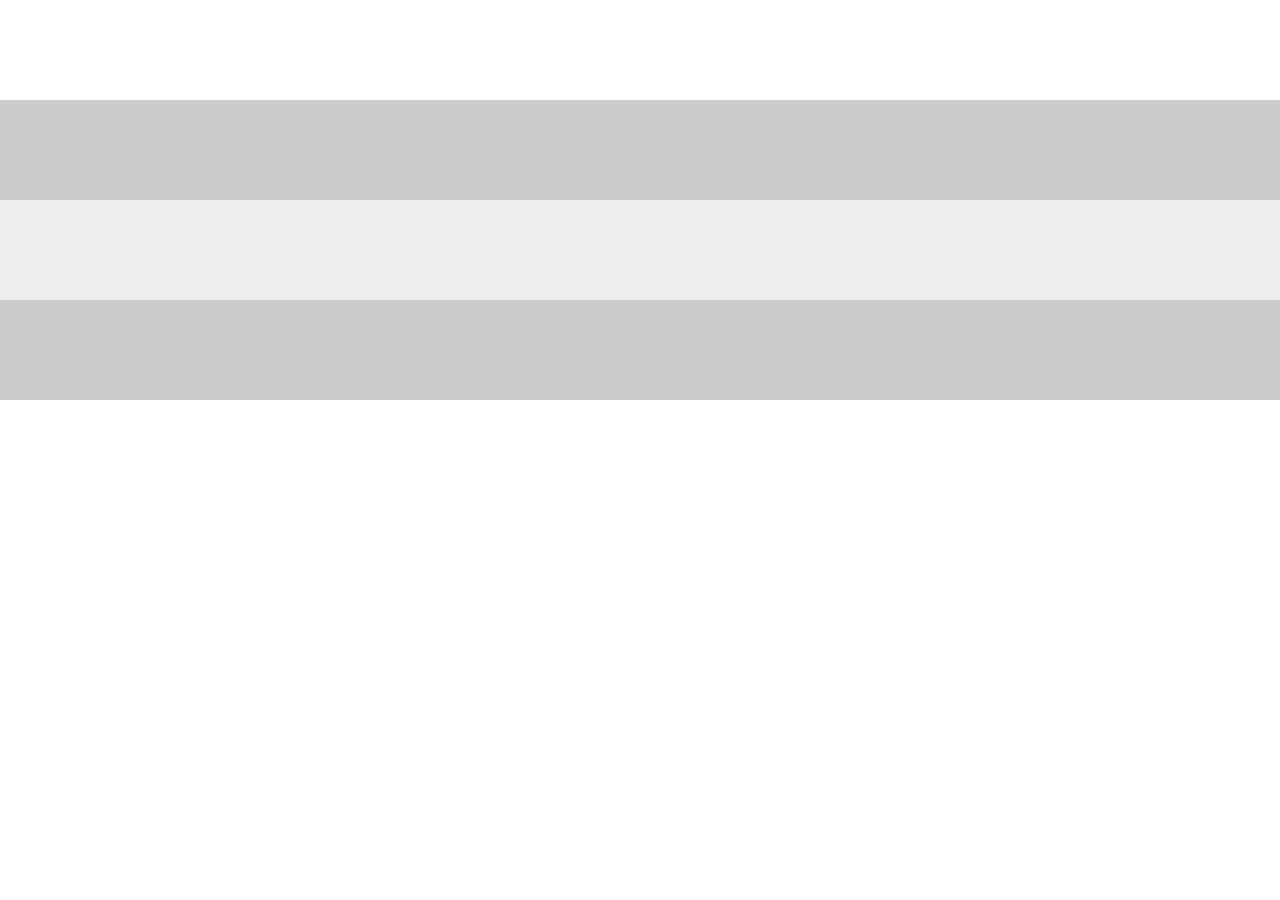
==== index.html @ 66121fe1 "first commit" ====
<!DOCTYPE html>
<html lang="en">

<head>
    <meta charset="UTF-8">
    <meta name="viewport" content="width=device-width, initial-scale=1.0">
    <title>Document</title>

    <link rel="preconnect" href="https://fonts.googleapis.com">
<link rel="preconnect" href="https://fonts.gstatic.com" crossorigin>
<link href="https://fonts.googleapis.com/css2?family=Montserrat:ital,wght@0,100..900;1,100..900&display=swap" rel="stylesheet">

    <link rel="stylesheet" href="CSS/normalize.css">
    <link rel="stylesheet" href="CSS/layout.css">
    <link rel="stylesheet" href="CSS/style.css">
</head>

<body>
    <nav>

    </nav>
    <header>
        <div class="inside">


        </div>
    </header>
    <section id="s1">
        <div class="inside">


        </div>
    </section>
    <section id="s2">
        <div class="inside">


        </div>
    </section>
    <section id="s3">
        <div class="inside">


        </div>
    </section>
    <footer>
        <div class="inside">


        </div>
    </footer>
</body>

</html>
---- CSS/layout.css ----
header, section, footer{
    min-height: 100px;
}

section:nth-of-type(odd) {
    background-color: #ccc;

}

section:nth-of-type(even) {
    background-color: #eee;
}
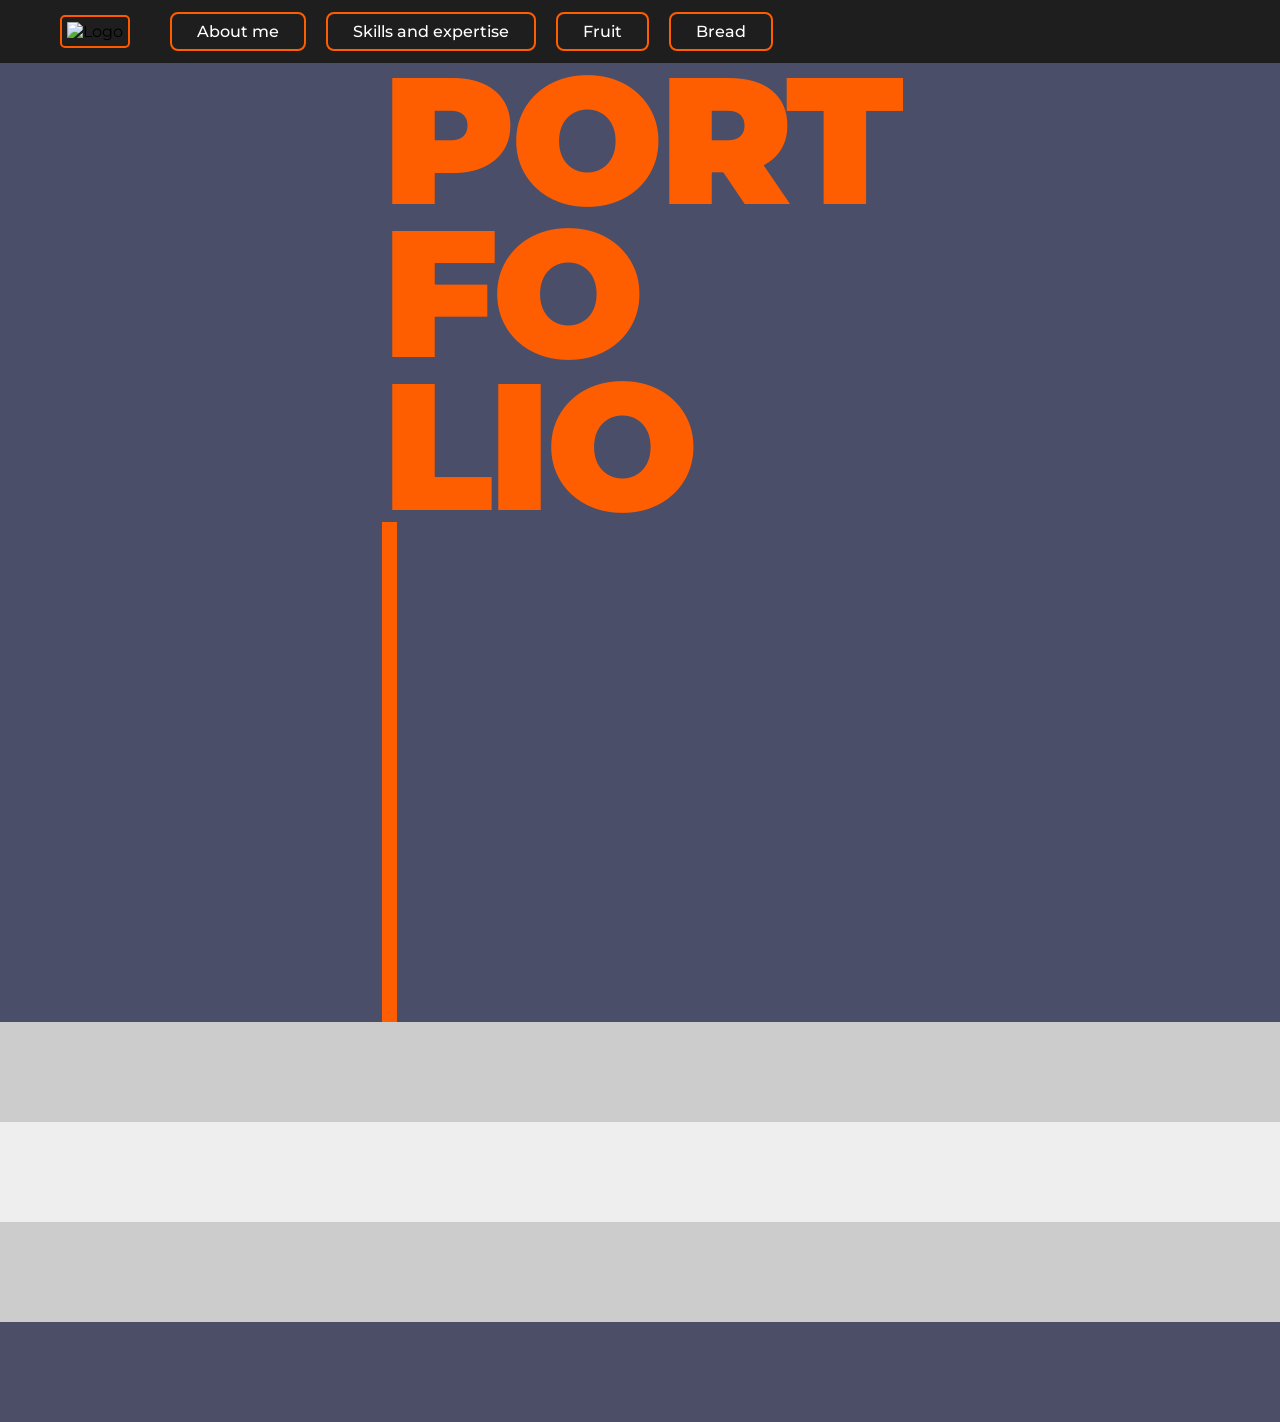
==== commit 2e8bfc6b: "додав стайл" ====
--- a/index.html
+++ b/index.html
@@ -17,12 +17,22 @@
 
 <body>
     <nav>
-
+        <div class="inside nav-container">
+            <div class="logo">
+                <img src="path-to-your-logo.png" alt="Logo">
+            </div>
+            <ul class="nav-links">
+                <li><a href="#">About me</a></li>
+                <li><a href="#">Skills and expertise</a></li>
+                <li><a href="#">Fruit</a></li>
+                <li><a href="#">Bread</a></li>
+            </ul>
+        </div>
     </nav>
     <header>
         <div class="inside">
-
-
+            <h1 class="hero-title">PORT<br>FO<br>LIO</h1>
+            <div class="orange-line"></div>
         </div>
     </header>
     <section id="s1">
--- a/CSS/style.css
+++ b/CSS/style.css
@@ -0,0 +1,85 @@
+body {
+    font-family: 'Montserrat', sans-serif;
+    margin: 0;
+    background-color: #4C4E67;
+}
+
+.inside {
+    max-width: 1200px;
+    margin: 0 auto;
+    padding: 0 20px;
+}
+
+
+nav {
+    background-color: #1E1E1E;
+    padding: 15px 0;
+}
+
+.nav-container {
+    display: flex;
+    align-items: center;
+    gap: 40px;
+}
+
+.logo img {
+    height: 40px;
+    border: 2px solid #FF5900;
+    padding: 5px;
+    border-radius: 5px;
+}
+
+.nav-links {
+    display: flex;
+    list-style: none;
+    gap: 20px;
+    margin: 0;
+    padding: 0;
+    font-family: "Alexanria", ;
+}
+
+.nav-links a {
+    text-decoration: none;
+    color: white;
+    border: 2px solid #ff5e00;
+    padding: 8px 25px;
+    border-radius: 8px;
+    font-weight: 500;
+    transition: 0.3s;
+}
+
+.nav-links a:hover {
+    background-color: #ff5e00;
+}
+
+header {
+    background-color: #4a4e69;
+    min-height: 80vh;
+    display: flex;
+    align-items: center;
+    position: relative;
+    overflow: hidden;
+}
+
+.header-content {
+    display: flex;
+    justify-content: space-between;
+    align-items: center;
+    width: 100%;
+}
+
+.hero-title {
+    color: #ff5e00;
+    font-size: 180px;
+    font-weight: 900;
+    line-height: 0.85;
+    margin: 0;
+    text-transform: uppercase;
+    letter-spacing: -5px;
+}
+
+.orange-line {
+    width: 15px;
+    height: 500px;
+    background-color: #ff5e00;
+}
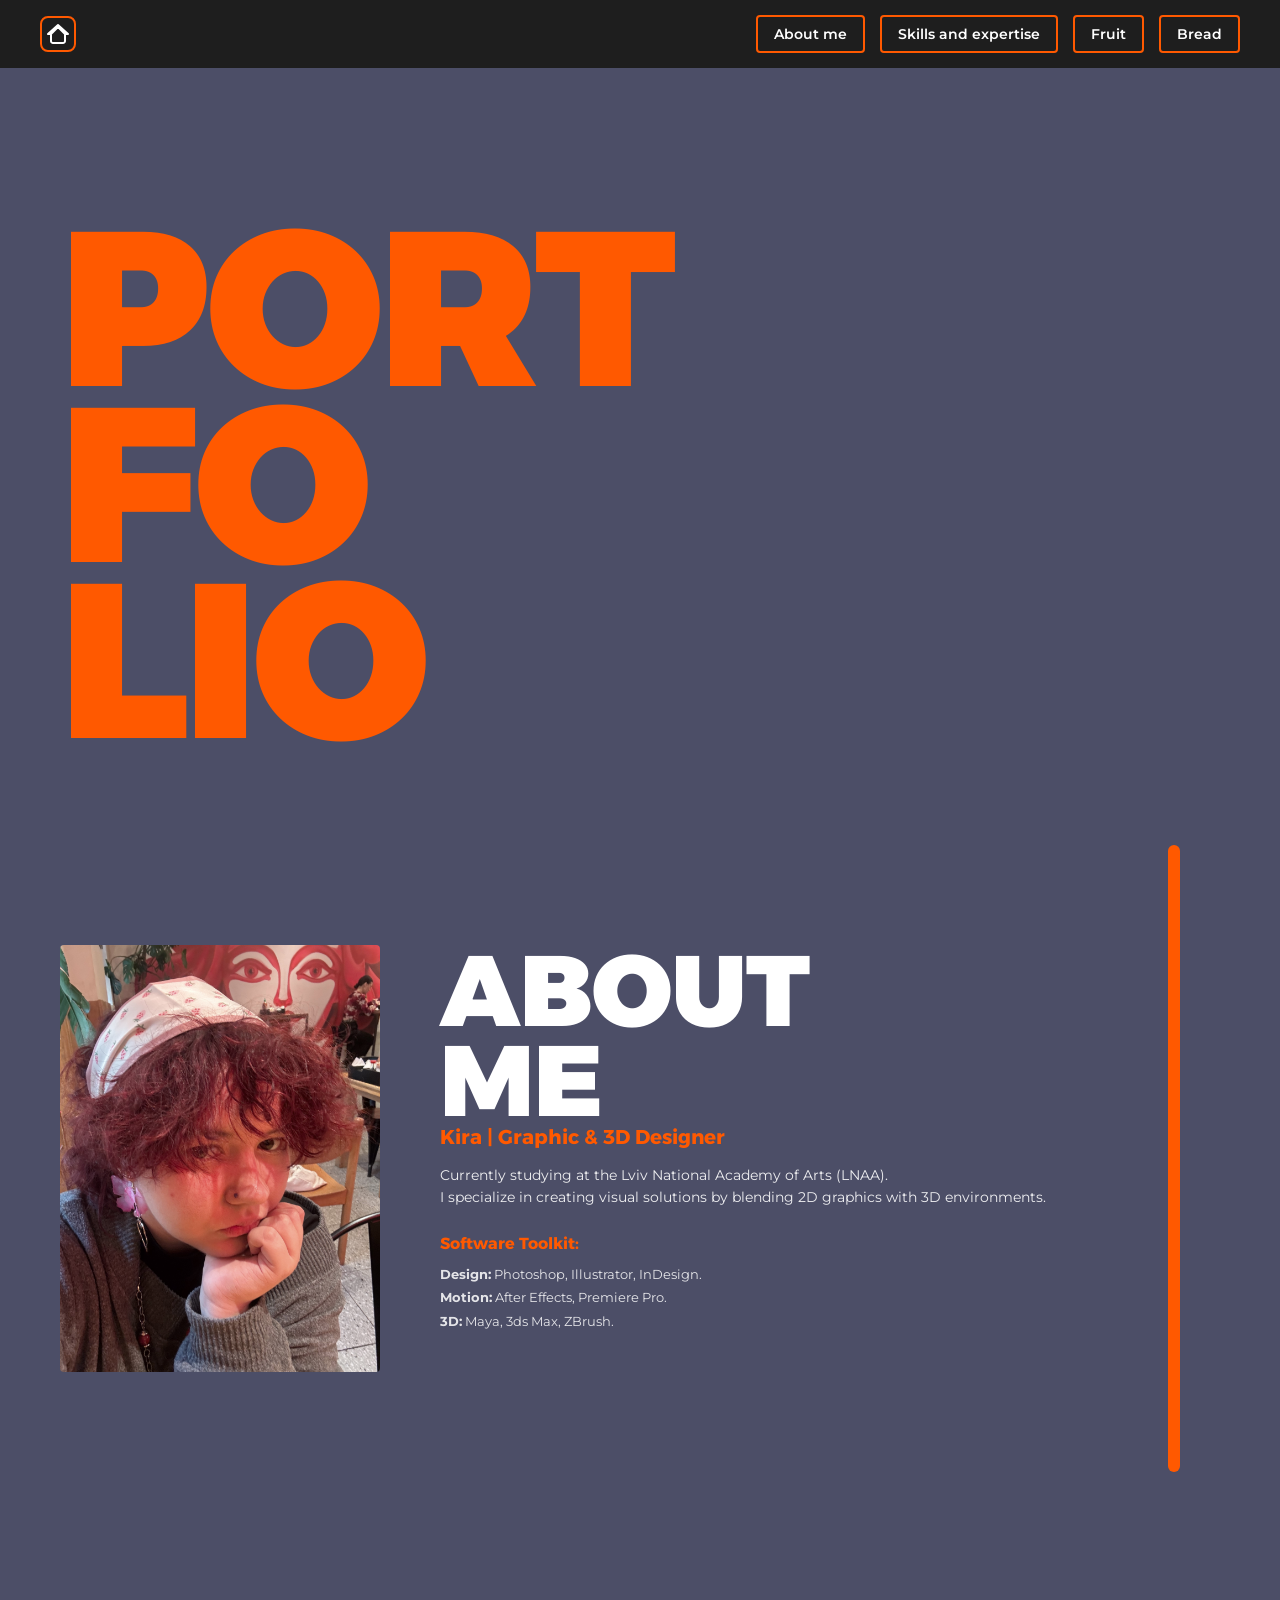
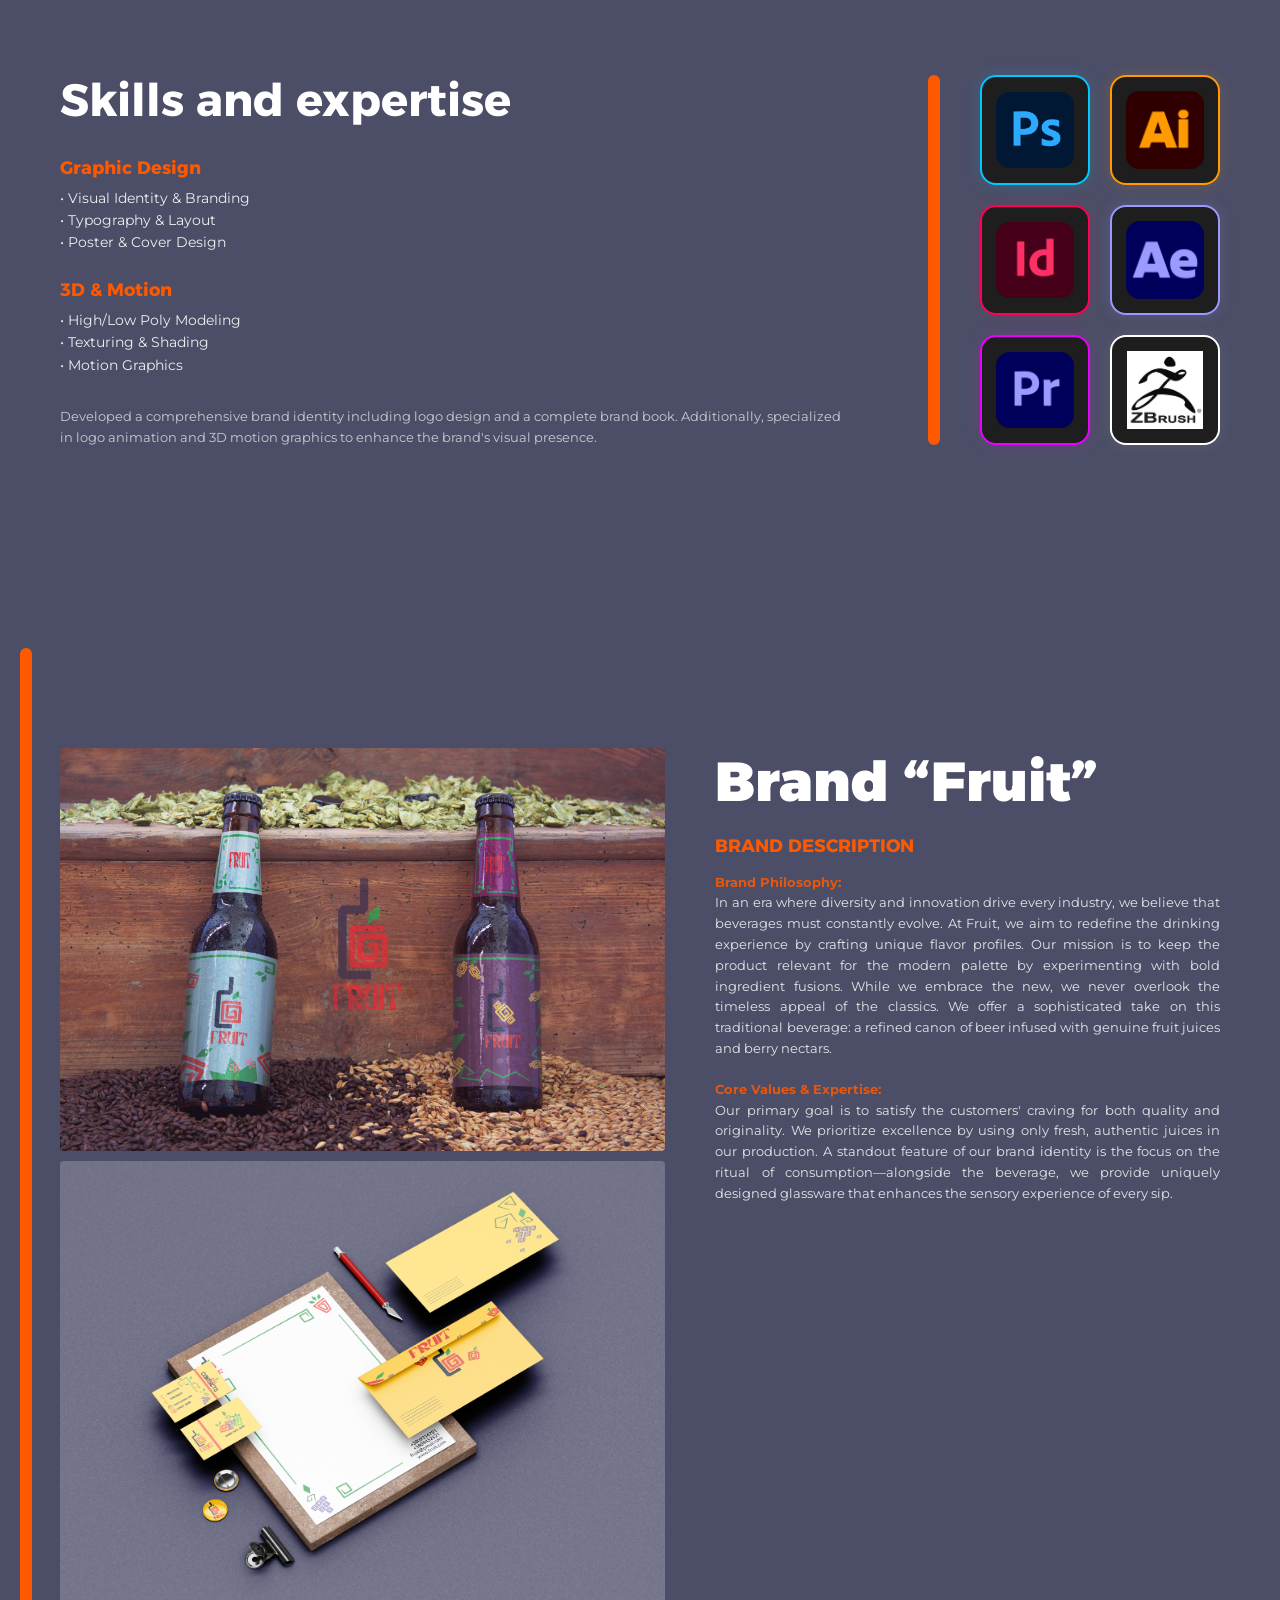
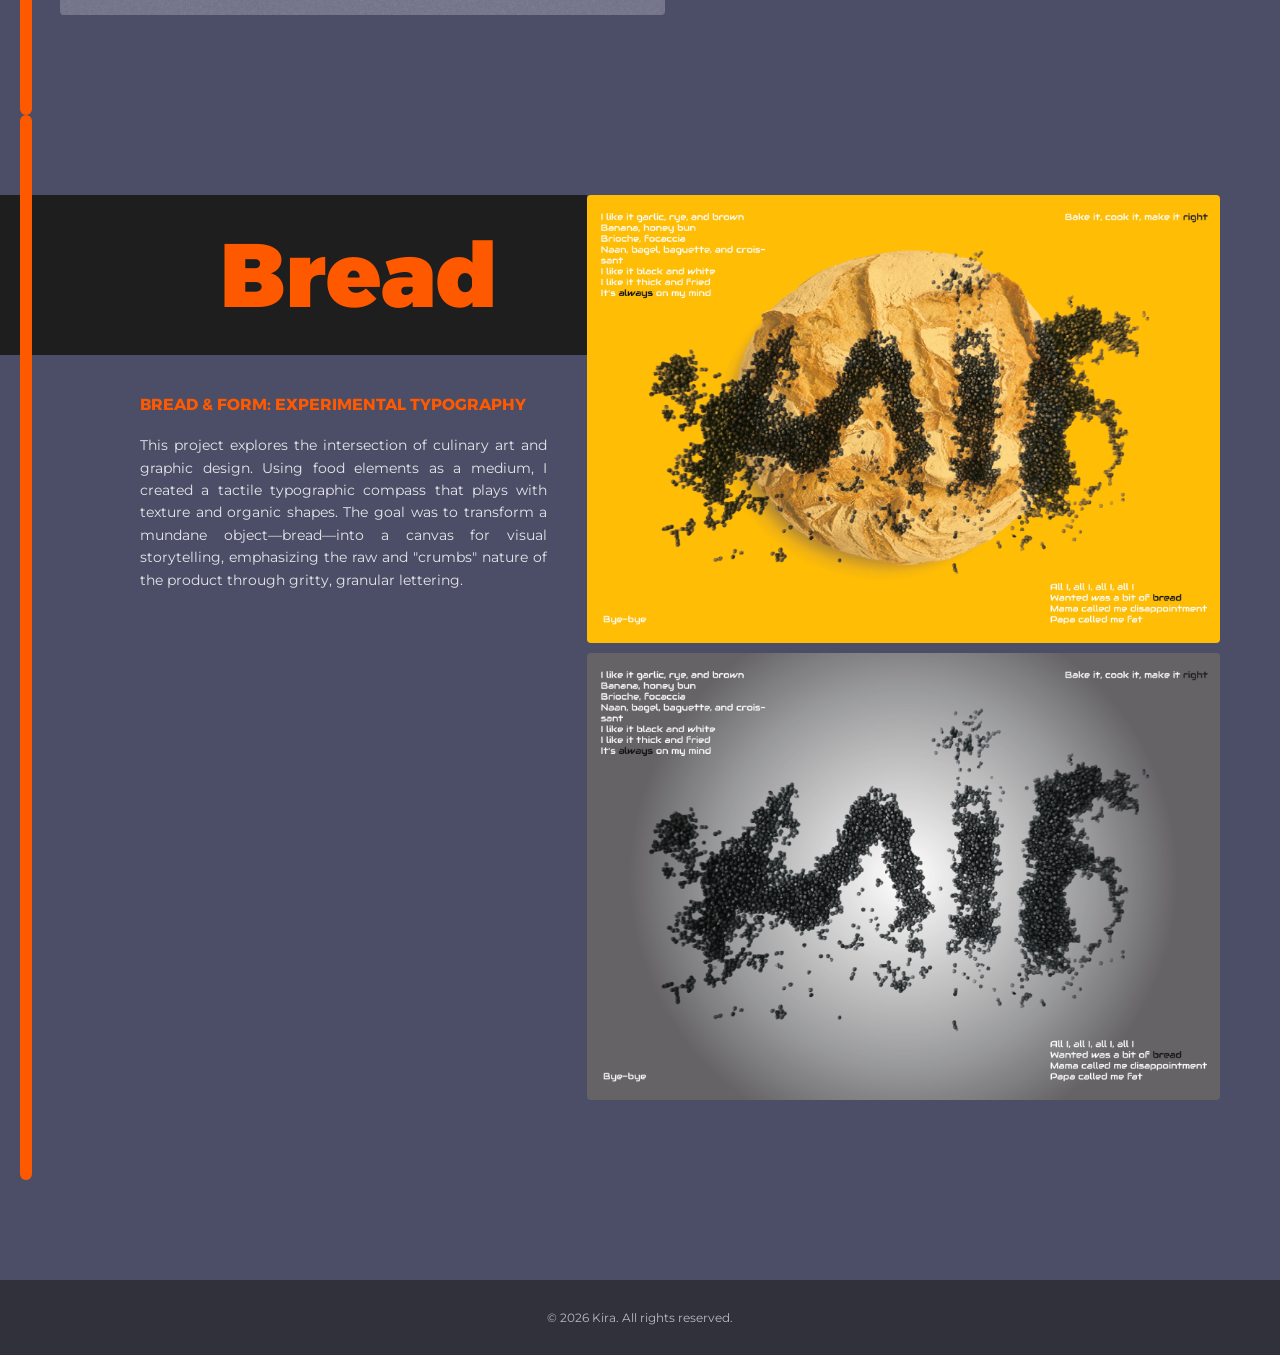
==== commit ded71ad3: "Оновила анімацію та стилі хедера" ====
--- a/index.html
+++ b/index.html
@@ -4,61 +4,191 @@
 <head>
     <meta charset="UTF-8">
     <meta name="viewport" content="width=device-width, initial-scale=1.0">
-    <title>Document</title>
+    <title>Kira | Portfolio</title>
 
     <link rel="preconnect" href="https://fonts.googleapis.com">
-<link rel="preconnect" href="https://fonts.gstatic.com" crossorigin>
-<link href="https://fonts.googleapis.com/css2?family=Montserrat:ital,wght@0,100..900;1,100..900&display=swap" rel="stylesheet">
+    <link rel="preconnect" href="https://fonts.gstatic.com" crossorigin>
+    <link
+        href="https://fonts.googleapis.com/css2?family=Alexandria:wght@400;700;900&family=Montserrat:wght@300;400;600;700&display=swap"
+        rel="stylesheet">
 
-    <link rel="stylesheet" href="CSS/normalize.css">
+    <link rel="stylesheet" href="CSS/style.css">
     <link rel="stylesheet" href="CSS/layout.css">
-    <link rel="stylesheet" href="CSS/style.css">
+    <link rel="stylesheet" href="CSS/nav.css">
+    <link rel="stylesheet" href="CSS/about.css">
+    <link rel="stylesheet" href="CSS/skill.css">
+    <link rel="stylesheet" href="CSS/project.css">
+    <link rel="stylesheet" href="CSS/bread.css">
 </head>
 
-<body>
-    <nav>
-        <div class="inside nav-container">
-            <div class="logo">
-                <img src="path-to-your-logo.png" alt="Logo">
-            </div>
-            <ul class="nav-links">
-                <li><a href="#">About me</a></li>
-                <li><a href="#">Skills and expertise</a></li>
-                <li><a href="#">Fruit</a></li>
-                <li><a href="#">Bread</a></li>
-            </ul>
-        </div>
-    </nav>
-    <header>
-        <div class="inside">
-            <h1 class="hero-title">PORT<br>FO<br>LIO</h1>
-            <div class="orange-line"></div>
-        </div>
-    </header>
-    <section id="s1">
-        <div class="inside">
+<body id="top">
 
 
-        </div>
-    </section>
-    <section id="s2">
-        <div class="inside">
+    <header class="navbar">
+
+        <a href="#top" class="nav-home" aria-label="main page">
+            <svg width="24" height="24" viewBox="0 0 24 24" fill="none" xmlns="http://www.w3.org/2000/svg">
+                <path
+                    d="M19 10V19C19 19.5304 18.7893 20.0391 18.4142 20.4142C18.0391 20.7893 17.5304 21 17 21H7C6.46957 21 5.96086 20.7893 5.58579 20.4142C5.21071 20.0391 5 19.5304 5 19V10M12 3L2 12H5L12 5L19 12H22L12 3Z"
+                    stroke="currentColor" stroke-width="2" stroke-linecap="round" stroke-linejoin="round" />
+            </svg>
+        </a>
+        <nav class="nav-links">
+            <a href="#about" class="nav-btn">About me</a>
+            <a href="#skills" class="nav-btn">Skills and expertise</a>
+            <a href="#fruit" class="nav-btn">Fruit</a>
+            <a href="#bread" class="nav-btn">Bread</a>
+        </nav>
+    </header>
+
+    <main class="container">
 
 
-        </div>
-    </section>
-    <section id="s3">
-        <div class="inside">
+        <section class="hero-section">
+            <div class="hero-title-wrapper">
+                <h1 class="hero-title">PORT<br>FO<br>LIO</h1>
+            </div>
+            <div class="hero-line"></div>
+        </section>
 
+        <!-- Секція "Про мене" -->
+        <section id="about" class="about-section">
+            <div class="about-decor-line"></div>
+            <div class="about-grid">
+                <div class="about-image">
+                    <img src="IMG/Я.JPG" alt="Kira Portrait">
+                </div>
 
-        </div>
-    </section>
-    <footer>
-        <div class="inside">
+                <div class="about-content">
+                    <h2 class="title-huge">ABOUT<br>ME</h2>
+                    <div class="about-text">
+                        <h3>Kira | Graphic & 3D Designer</h3>
+                        <p class="desc">Currently studying at the Lviv National Academy of Arts (LNAA). <br>I specialize in
+                            creating visual solutions by blending 2D graphics with 3D environments.</p>
 
+                        <h4>Software Toolkit:</h4>
+                        <ul class="toolkit-list">
+                            <li><strong>Design:</strong> Photoshop, Illustrator, InDesign.</li>
+                            <li><strong>Motion:</strong> After Effects, Premiere Pro.</li>
+                            <li><strong>3D:</strong> Maya, 3ds Max, ZBrush.</li>
+                        </ul>
+                    </div>
+                </div>
+            </div>
+        </section>
 
-        </div>
+        <!-- Секція Скілів -->
+        <section id="skills" class="skills-section">
+            <div class="skills-grid">
+                <div class="skills-text">
+                    <h2 class="section-title">Skills and expertise</h2>
+
+                    <div class="skills-group">
+                        <h3>Graphic Design</h3>
+                        <p>• Visual Identity & Branding<br>• Typography & Layout<br>• Poster & Cover Design</p>
+                    </div>
+
+                    <div class="skills-group">
+                        <h3>3D & Motion</h3>
+                        <p>• High/Low Poly Modeling<br>• Texturing & Shading<br>• Motion Graphics</p>
+                    </div>
+
+                    <p class="skills-summary">Developed a comprehensive brand identity including logo design and a
+                        complete brand book. Additionally, specialized in logo animation and 3D motion graphics to
+                        enhance the brand's visual presence.</p>
+                </div>
+
+                <div class="skills-decor-block">
+                    <div class="skills-orange-line"></div>
+                    <div class="software-grid">
+                        <div class="software-card card-ps">
+                            <img src="IMG/Adobe_Photoshop_CC_icon.svg.png" alt="Photoshop">
+                        </div>
+                        <div class="software-card card-ai">
+                            <img src="IMG/Adobe_Illustrator_CC_icon.svg.png" alt="Illustrator">
+                        </div>
+                        <div class="software-card card-id">
+                            <img src="IMG/Adobe_InDesign_CC_icon.svg.png" alt="InDesign">
+                        </div>
+                        <div class="software-card card-ae">
+                            <img src="IMG/Adobe_After_Effects_CC_2026_icon.svg.png" alt="After Effects">
+                        </div>
+                        <div class="software-card card-pr">
+                            <img src="IMG/Adobe_Premiere_Pro_CC_icon.svg.png" alt="Premiere Pro">
+                        </div>
+                        <div class="software-card card-zb">
+                            <img src="IMG/Zbrush_4.jpg" alt="ZBrush">
+                        </div>
+                    </div>
+                </div>
+            </div>
+        </section>
+
+        <!-- Секція Brand Fruit -->
+        <section id="fruit" class="project-section fruit-section">
+            <div class="project-decor-line left-line"></div>
+            <div class="project-grid">
+                <div class="project-images">
+                    <img src="IMG/пляшки з пивом.jpg" alt="Fruit Bottles Mockup" class="project-img">
+                    <img src="IMG/Фірмовий стиль.jpg" alt="Fruit Stationery Mockup" class="project-img">
+                </div>
+                <div class="project-content">
+                    <h2 class="project-title">Brand “Fruit”</h2>
+                    <div class="project-text">
+                        <h3>Brand description</h3>
+                        <p><strong>Brand Philosophy:</strong><br>In an era where diversity and innovation drive every
+                            industry, we believe that beverages must constantly evolve. At Fruit, we aim to redefine the
+                            drinking experience by crafting unique flavor profiles. Our mission is to keep the product
+                            relevant for the modern palette by experimenting with bold ingredient fusions. While we
+                            embrace the new, we never overlook the timeless appeal of the classics. We offer a
+                            sophisticated take on this traditional beverage: a refined canon of beer infused with
+                            genuine fruit juices and berry nectars.</p>
+                        <p><strong>Core Values & Expertise:</strong><br>Our primary goal is to satisfy the customers'
+                            craving for both quality and originality. We prioritize excellence by using only fresh,
+                            authentic juices in our production. A standout feature of our brand identity is the focus on
+                            the ritual of consumption—alongside the beverage, we provide uniquely designed glassware
+                            that enhances the sensory experience of every sip.</p>
+                    </div>
+                </div>
+            </div>
+        </section>
+
+        <!-- Секція Bread -->
+        <section id="bread" class="project-section bread-section">
+            <div class="project-decor-line"></div>
+
+            <div class="project-grid">
+
+                <div class="project-info-side">
+                    <div class="bread-title-block">
+                        <h2 class="massive-title">Bread</h2>
+                    </div>
+
+                    <div class="project-text">
+                        <h3>Bread & Form: Experimental Typography</h3>
+                        <p>This project explores the intersection of culinary art and graphic design. Using food
+                            elements as a medium, I created a tactile typographic compass that plays with texture and
+                            organic shapes. The goal was to transform a mundane object—bread—into a canvas for visual
+                            storytelling, emphasizing the raw and "crumbs" nature of the product through gritty,
+                            granular lettering.</p>
+                    </div>
+                </div>
+
+                <div class="project-images-side">
+                    <img src="IMG/aa_page-0001(2).jpg" alt="Bread Yellow Version" class="project-img">
+                    <img src="IMG/aaa_page-0001.jpg" alt="Bread Grey Version" class="project-img">
+                </div>
+
+            </div>
+        </section>
+
+    </main>
+
+    <!-- Темний підвал сайту -->
+    <footer class="site-footer">
+        <p>&copy; 2026 Kira. All rights reserved.</p>
     </footer>
+
 </body>
 
 </html>
--- a/CSS/style.css
+++ b/CSS/style.css
@@ -1,85 +1,104 @@
-body {
-    font-family: 'Montserrat', sans-serif;
+* {
     margin: 0;
-    background-color: #4C4E67;
+    padding: 0;
+    box-sizing: border-box;
 }
 
-.inside {
+html {
+    scroll-behavior: smooth;
+}
+
+body {
+    background-color: var(--bg-color);
+    color: var(--text-white);
+    font-family: var(--font-body);
+    overflow-x: hidden;
+    padding-top: 80px;
+}
+
+.container {
     max-width: 1200px;
     margin: 0 auto;
     padding: 0 20px;
 }
 
 
-nav {
-    background-color: #1E1E1E;
-    padding: 15px 0;
+h1,
+h2,
+h3,
+h4 {
+    font-family: var(--font-heading);
 }
 
-.nav-container {
+/* --- Hero Section --- */
+.hero-section {
+    position: relative;
+    min-height: 85vh;
     display: flex;
     align-items: center;
-    gap: 40px;
+    padding-top: 40px;
 }
 
-.logo img {
-    height: 40px;
-    border: 2px solid #FF5900;
-    padding: 5px;
-    border-radius: 5px;
+/* Порфтоліо */
+.hero-title {
+    font-size: 220px;
+    line-height: 0.8;
+    font-weight: 900;
+    color: var(--orange-color);
+    text-transform: uppercase;
+    letter-spacing: -4px;
 }
 
-.nav-links {
-    display: flex;
-    list-style: none;
-    gap: 20px;
-    margin: 0;
-    padding: 0;
-    font-family: "Alexanria", ;
+
+
+@media (max-width: 768px) {
+    body {
+        padding-top: 140px;
+    }
+
+    .navbar {
+        flex-direction: column;
+        gap: 15px;
+        padding: 15px;
+    }
+
+
+    .hero-title {
+        font-size: 90px;
+        letter-spacing: -2px;
+    }
+
+    .hero-line {
+        display: none;
+    }
+
+    .about-grid,
+    .skills-grid,
+    .fruit-section .project-grid,
+    .bread-grid {
+        grid-template-columns: 1fr;
+        gap: 30px;
+    }
+
+    .title-huge {
+        font-size: 50px;
+    }
+
+    .project-decor-line {
+        display: none;
+    }
+
+    .massive-title {
+        font-size: 55px;
+    }
 }
 
-.nav-links a {
-    text-decoration: none;
-    color: white;
-    border: 2px solid #ff5e00;
-    padding: 8px 25px;
-    border-radius: 8px;
-    font-weight: 500;
-    transition: 0.3s;
-}
-
-.nav-links a:hover {
-    background-color: #ff5e00;
-}
-
-header {
-    background-color: #4a4e69;
-    min-height: 80vh;
-    display: flex;
-    align-items: center;
-    position: relative;
-    overflow: hidden;
-}
-
-.header-content {
-    display: flex;
-    justify-content: space-between;
-    align-items: center;
-    width: 100%;
-}
-
-.hero-title {
-    color: #ff5e00;
-    font-size: 180px;
-    font-weight: 900;
-    line-height: 0.85;
-    margin: 0;
-    text-transform: uppercase;
-    letter-spacing: -5px;
-}
-
-.orange-line {
-    width: 15px;
-    height: 500px;
-    background-color: #ff5e00;
+/* --- Footer --- */
+.site-footer {
+    background-color: var(--dark-black);
+    text-align: center;
+    padding: 30px;
+    margin-top: 100px;
+    font-size: 12px;
+    opacity: 0.6;
 }
--- a/CSS/layout.css
+++ b/CSS/layout.css
@@ -1,12 +1,9 @@
-header, section, footer{
-    min-height: 100px;
-}
-
-section:nth-of-type(odd) {
-    background-color: #ccc;
-
-}
-
-section:nth-of-type(even) {
-    background-color: #eee;
+:root {
+    --bg-color: #4C4E67;
+    --orange-color: #FF5900;
+    --dark-black: #1E1E1E;
+    --text-white: #FFFFFF;
+    
+    --font-heading: 'Alexandria', sans-serif;
+    --font-body: 'Montserrat', sans-serif;
 }
--- a/CSS/nav.css
+++ b/CSS/nav.css
@@ -0,0 +1,58 @@
+.navbar {
+    position: fixed;
+    top: 0;
+    left: 0;
+    width: 100%;
+    background-color: var(--dark-black);
+    display: flex;
+    justify-content: space-between;
+    align-items: center;
+    padding: 15px 40px;
+    z-index: 1000;
+}
+
+.nav-home {
+    display: inline-flex;
+    align-items: center;
+    justify-content: center;
+    width: 36px;
+    height: 36px;
+    border: 2px solid var(--orange-color);
+    border-radius: 8px;
+    background-color: transparent;
+    box-sizing: border-box;
+    transition: all 0.2s ease;
+    color: var(--orange-color);
+}
+
+.nav-home svg path {
+    stroke: #FFFFFF !important;
+    transition: stroke 0.2s ease;
+}
+
+.nav-home:hover {
+    color: var(--orange-color);
+    background-color: var(--orange-color);
+}
+
+.nav-links {
+    display: flex;
+    gap: 15px;
+}
+
+.nav-btn {
+    text-decoration: none;
+    color: var(--text-white);
+    font-family: var(--font-body);
+    font-size: 14px;
+    font-weight: 600;
+    padding: 8px 16px;
+    border: 2px solid var(--orange-color);
+    border-radius: 4px;
+    transition: all 0.3s ease;
+}
+
+.nav-btn:hover {
+    background-color: var(--orange-color);
+    color: var(--dark-black);
+}
--- a/CSS/about.css
+++ b/CSS/about.css
@@ -0,0 +1,87 @@
+/* ---Про мене ---*/
+.about-section {
+    position: relative;
+    padding: 100px 0;
+}
+
+.about-image img {
+    max-width: 400px;
+    width: auto;
+    height: auto;
+    border-radius: 4px;
+    filter: grayscale(20%);
+}
+
+.about-decor-line {
+    position: absolute;
+    right: 40px;
+    top: 0;
+    bottom: 0;
+    width: 12px;
+    border-radius: 6px;
+    background-color: var(--orange-color);
+    z-index: 1;
+}
+
+.about-grid {
+    display: grid;
+    grid-template-columns: auto 1fr;
+    gap: 60px;
+    align-items: start;
+    padding-right: 60px;
+}
+
+.about-image {
+    width: 100%;
+    max-width: 320px;
+
+}
+
+.about-image img {
+    width: 100%;
+    height: auto;
+    display: block;
+    border-radius: 4px;
+    filter: grayscale(20%);
+}
+
+.about-content {
+    display: flex;
+    flex-direction: column;
+}
+
+.title-huge {
+    font-family: var(--font-heading);
+    font-size: 100px;
+    line-height: 0.9;
+    font-weight: 900;
+    margin-bottom: 0px;
+    color: #FFFFFF;
+}
+
+.about-text h3 {
+    font-size: 20px;
+    margin-bottom: 15px;
+    font-weight: 700;
+    color: var(--orange-color);
+}
+
+.about-text .desc {
+    font-size: 14px;
+    line-height: 1.6;
+    margin-bottom: 25px;
+    opacity: 0.9;
+}
+
+.about-text h4 {
+    font-size: 16px;
+    margin-bottom: 10px;
+    color: var(--orange-color);
+}
+
+.toolkit-list {
+    list-style: none;
+    font-size: 13px;
+    line-height: 1.8;
+    opacity: 0.85;
+}
--- a/CSS/skill.css
+++ b/CSS/skill.css
@@ -0,0 +1,162 @@
+/* --- Skills Section --- */
+.skills-section {
+    padding: 100px 0;
+}
+
+.skills-grid {
+    display: grid;
+    grid-template-columns: 1fr auto;
+    gap: 80px;
+    align-items: center;
+    max-width: 1200px;
+    margin: 0 auto;
+    padding: 100px 0;
+}
+
+.section-title {
+    font-size: 45px;
+    font-weight: 700;
+    margin-bottom: 30px;
+}
+
+.skills-group {
+    margin-bottom: 25px;
+}
+
+.skills-group h3 {
+    font-size: 18px;
+    color: var(--orange-color);
+    margin-bottom: 8px;
+}
+
+.skills-group p {
+    font-size: 14px;
+    line-height: 1.6;
+    opacity: 0.9;
+}
+
+.skills-summary {
+    font-size: 13px;
+    line-height: 1.6;
+    opacity: 0.7;
+    margin-top: 30px;
+}
+
+
+.skills-decor-block {
+    display: flex;
+    gap: 40px;
+    align-items: stretch;
+}
+
+.skills-decor-block {
+    display: flex;
+    gap: 40px;
+    align-items: stretch;
+}
+
+.skills-orange-line {
+    width: 12px;
+    background-color: var(--orange-color);
+    border-radius: 6px;
+    flex-shrink: 0;
+}
+
+.software-grid {
+    display: grid;
+    grid-template-columns: repeat(2, 1fr);
+    gap: 20px;
+
+    width: 240px;
+    flex-shrink: 0;
+}
+
+.software-card {
+    background-color: #1E1E1E;
+    border-radius: 16px;
+    width: 100%;
+    aspect-ratio: 1 / 1;
+    display: flex;
+    align-items: center;
+    justify-content: center;
+    overflow: hidden;
+}
+
+.software-card img {
+    width: 100%;
+    height: 100%;
+    object-fit: contain;
+    padding: 14px;
+    box-sizing: border-box;
+}
+
+.software-card:hover {
+    transform: translateY(-5px);
+}
+
+.card-ps {
+    color: #00c8ff;
+    border: 2px solid #00c8ff;
+    box-shadow: 0 0 15px rgba(0, 200, 255, 0.15);
+}
+
+.card-ai {
+    color: #ff9a00;
+    border: 2px solid #ff9a00;
+    box-shadow: 0 0 15px rgba(255, 154, 0, 0.15);
+}
+
+.card-id {
+    color: #ff0055;
+    border: 2px solid #ff0055;
+    box-shadow: 0 0 15px rgba(255, 0, 85, 0.15);
+}
+
+.card-ae {
+    color: #9999ff;
+    border: 2px solid #9999ff;
+    box-shadow: 0 0 15px rgba(153, 153, 255, 0.15);
+}
+
+.card-pr {
+    color: #ea00ff;
+    border: 2px solid #ea00ff;
+    box-shadow: 0 0 15px rgba(234, 0, 255, 0.15);
+}
+
+.card-zb {
+    color: #ffffff;
+    border: 2px solid #ffffff;
+    box-shadow: 0 0 15px rgba(255, 255, 255, 0.08);
+}
+
+/* --- Проєкти Фрукт --- */
+.project-section {
+    position: relative;
+    padding: 100px 0;
+}
+
+.project-decor-line {
+    position: absolute;
+    width: 12px;
+    background-color: var(--orange-color);
+    top: 0;
+    bottom: 0;
+    border-radius: 6px;
+}
+
+.left-line {
+    left: -40px;
+}
+
+.right-line {
+    left: -40px;
+}
+
+
+.project-img {
+    width: 100%;
+    height: auto;
+    display: block;
+    border-radius: 4px;
+}
--- a/CSS/project.css
+++ b/CSS/project.css
@@ -0,0 +1,41 @@
+/* --- Секція Fruit --- */
+.fruit-section .project-grid {
+    display: grid;
+    grid-template-columns: 1.2fr 1fr;
+    gap: 50px;
+    align-items: start;
+}
+
+.project-images {
+    display: flex;
+    flex-direction: column;
+    gap: 10px;
+}
+
+.project-title {
+    font-size: 55px;
+    font-weight: 900;
+    margin-bottom: 20px;
+}
+
+.project-text h3 {
+    font-family: var(--font-heading);
+    font-size: 18px;
+    margin-bottom: 15px;
+    text-transform: uppercase;
+    color: var(--orange-color);
+}
+
+.project-text p {
+    font-size: 13px;
+    line-height: 1.6;
+    margin-bottom: 20px;
+    opacity: 0.85;
+    text-align: justify;
+}
+
+.project-text p strong {
+    color: var(--orange-color);
+    font-family: var(--font-body);
+    font-weight: 700;
+}
--- a/CSS/bread.css
+++ b/CSS/bread.css
@@ -0,0 +1,86 @@
+/* --- Секція Bread --- */
+.bread-section {
+    position: relative;
+    padding: 80px 0;
+
+}
+
+.bread-section .project-decor-line {
+    position: absolute;
+    left: -40px;
+    top: 0;
+    bottom: 0;
+    width: 12px;
+    background-color: var(--orange-color);
+    z-index: 10;
+}
+
+.bread-section .project-grid {
+    display: grid;
+    grid-template-columns: 1fr 1.2fr;
+    gap: 0px;
+    align-items: start;
+}
+
+.project-info-side {
+    display: flex;
+    flex-direction: column;
+    padding-left: 80px;
+}
+
+/*  Чорна плашка BREAD  */
+.bread-title-block {
+    background-color: #1E1E1E;
+    margin-left: -50vw;
+    padding-left: 50vw;
+    margin-right: 0;
+    padding-top: 35px;
+    padding-bottom: 35px;
+    margin-bottom: 40px;
+    position: relative;
+    z-index: 1;
+}
+
+/* Стиль слова Bread */
+.massive-title {
+    font-family: var(--font-heading);
+    font-size: 90px;
+    font-weight: 900;
+    color: var(--orange-color);
+    margin: 0;
+    line-height: 1;
+    padding-left: 80px;
+}
+
+
+.bread-section .project-text {
+    padding-right: 40px;
+}
+
+.bread-section .project-text h3 {
+    color: var(--orange-color);
+    font-size: 16px;
+    font-weight: 700;
+    margin-bottom: 20px;
+    text-transform: uppercase;
+}
+
+.bread-section .project-text p {
+    font-size: 14px;
+    line-height: 1.6;
+    opacity: 0.85;
+}
+
+.project-images-side {
+    display: flex;
+    flex-direction: column;
+    gap: 10px;
+    /*відстань між картинками*/
+    width: 100%;
+}
+
+.project-img {
+    width: 100%;
+    height: auto;
+    display: block;
+}
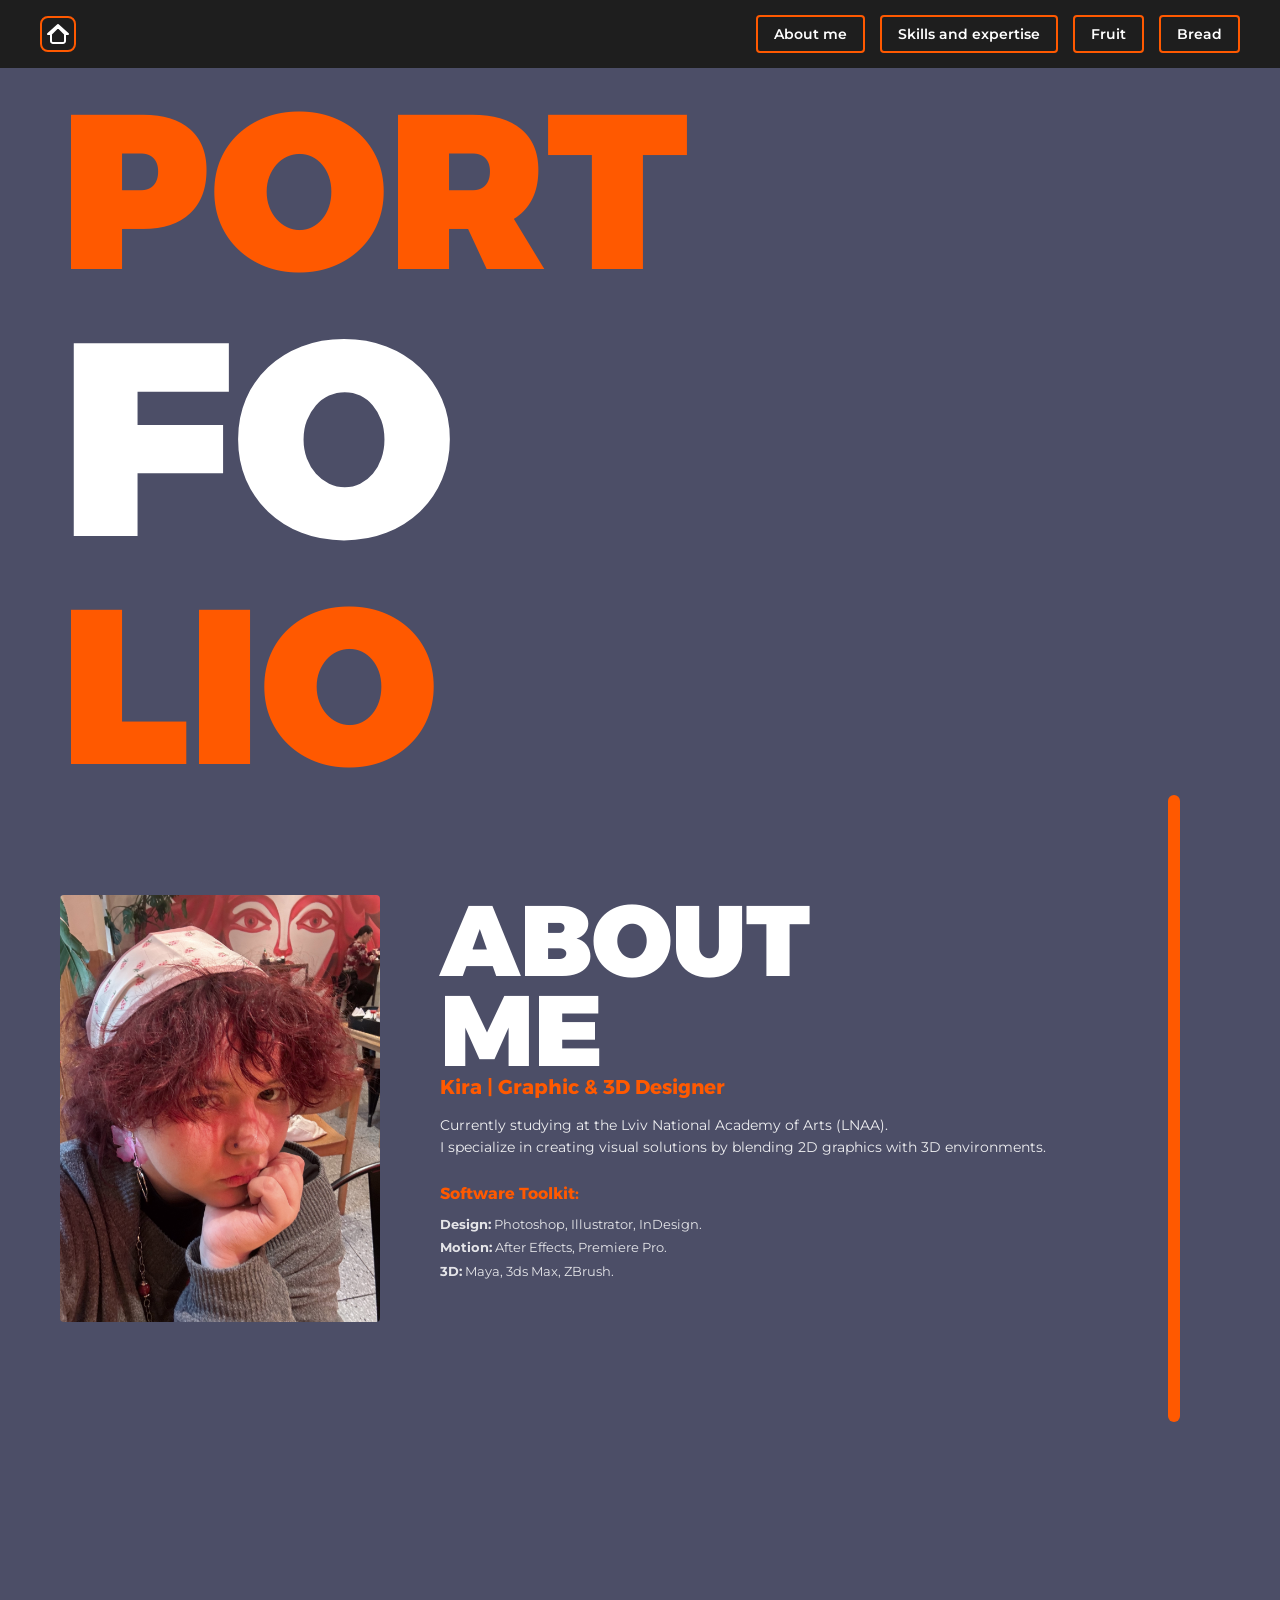
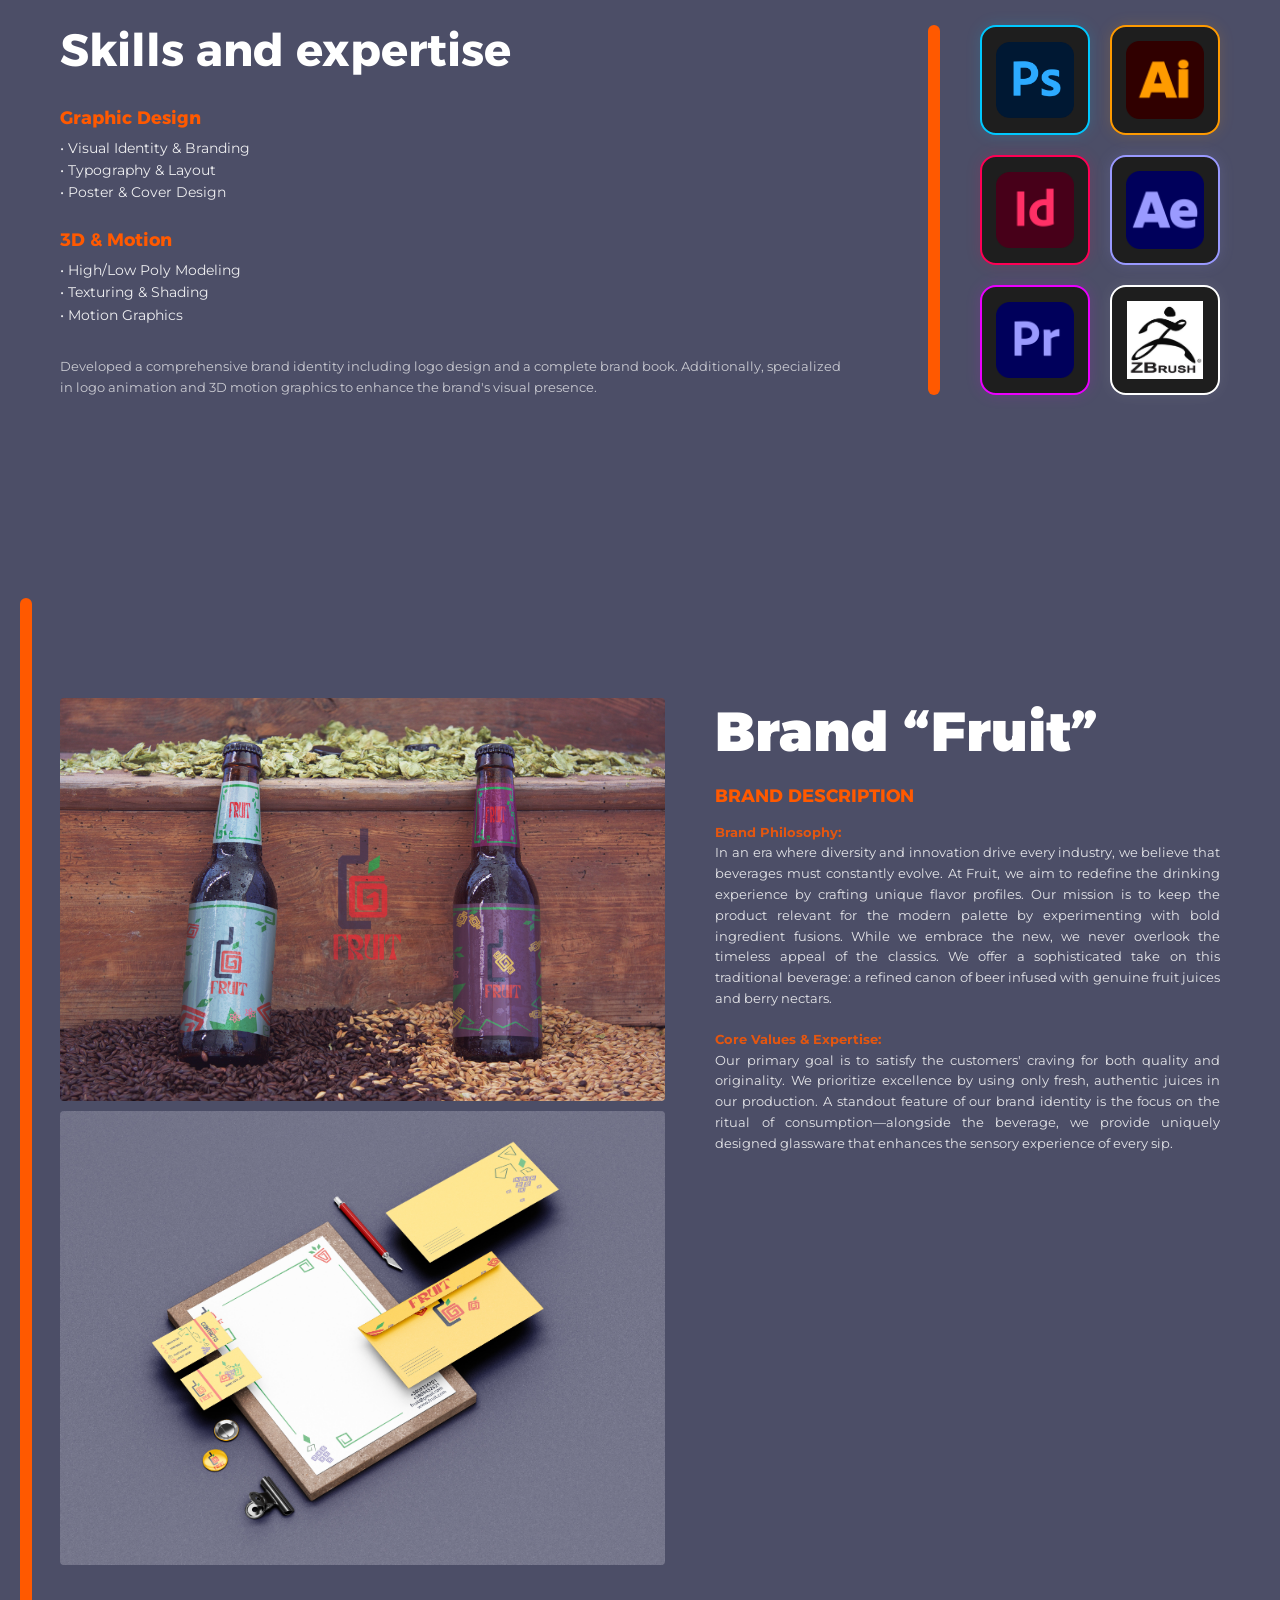
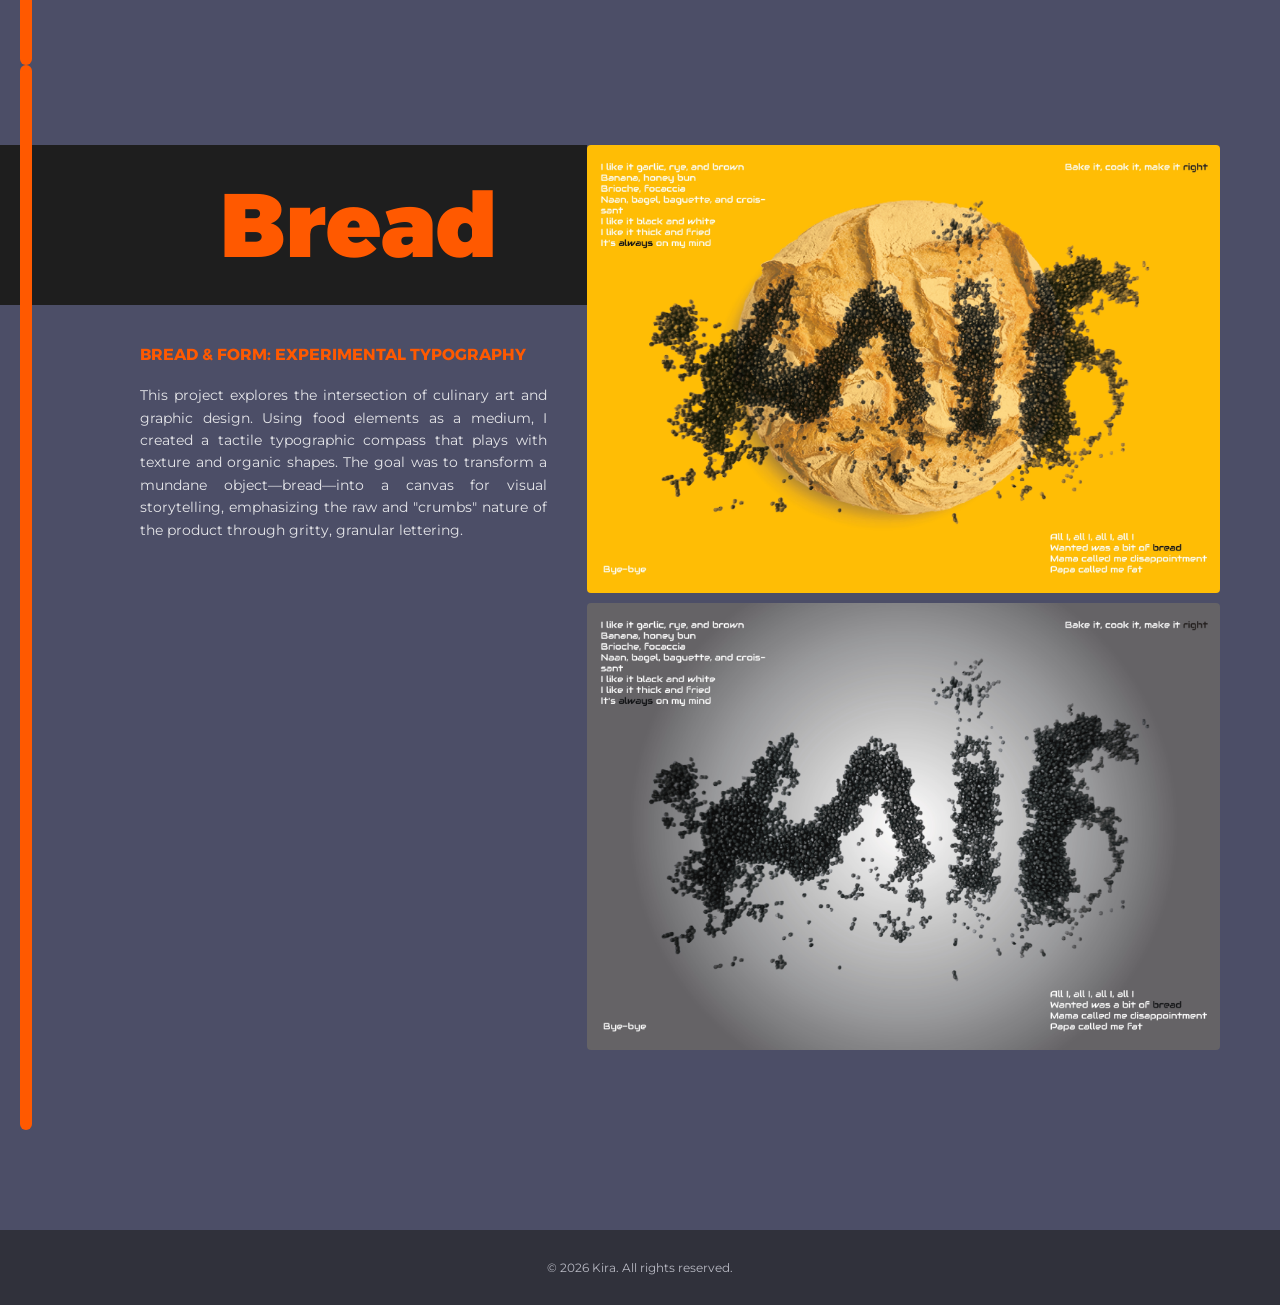
==== commit 3bbe6d2f: "зміни" ====
--- a/index.html
+++ b/index.html
@@ -5,7 +5,6 @@
     <meta charset="UTF-8">
     <meta name="viewport" content="width=device-width, initial-scale=1.0">
     <title>Kira | Portfolio</title>
-
     <link rel="preconnect" href="https://fonts.googleapis.com">
     <link rel="preconnect" href="https://fonts.gstatic.com" crossorigin>
     <link
@@ -24,30 +23,36 @@
 <body id="top">
 
 
-    <header class="navbar">
-
+    <header class="header-navigation">
+    <nav class="navbar">
+        
         <a href="#top" class="nav-home" aria-label="main page">
             <svg width="24" height="24" viewBox="0 0 24 24" fill="none" xmlns="http://www.w3.org/2000/svg">
-                <path
-                    d="M19 10V19C19 19.5304 18.7893 20.0391 18.4142 20.4142C18.0391 20.7893 17.5304 21 17 21H7C6.46957 21 5.96086 20.7893 5.58579 20.4142C5.21071 20.0391 5 19.5304 5 19V10M12 3L2 12H5L12 5L19 12H22L12 3Z"
+                <path d="M19 10V19C19 19.5304 18.7893 20.0391 18.4142 20.4142C18.0391 20.7893 17.5304 21 17 21H7C6.46957 21 5.96086 20.7893 5.58579 20.4142C5.21071 20.0391 5 19.5304 5 19V10M12 3L2 12H5L12 5L19 12H22L12 3Z"
                     stroke="currentColor" stroke-width="2" stroke-linecap="round" stroke-linejoin="round" />
             </svg>
         </a>
-        <nav class="nav-links">
+
+        <div class="nav-links">
             <a href="#about" class="nav-btn">About me</a>
             <a href="#skills" class="nav-btn">Skills and expertise</a>
             <a href="#fruit" class="nav-btn">Fruit</a>
             <a href="#bread" class="nav-btn">Bread</a>
-        </nav>
-    </header>
+        </div>
+
+    </nav>
+</header>
 
     <main class="container">
 
 
-        <section class="hero-section">
-            <div class="hero-title-wrapper">
-                <h1 class="hero-title">PORT<br>FO<br>LIO</h1>
-            </div>
+       <h1 class="hero-title">
+    <span class="portfolio-p animate-flip-p">P</span>ORT
+    <br>
+    <span class="portfolio-white">FO</span>
+    <br>
+    LIO
+</h1>
             <div class="hero-line"></div>
         </section>
 
--- a/CSS/style.css
+++ b/CSS/style.css
@@ -1,6 +1,16 @@
 * {
     margin: 0;
     padding: 0;
+    box-sizing: border-box;
+}
+
+.header-navigation {
+    position: absolute; 
+    top: 0;
+    left: 0;
+    width: 100%;
+    z-index: 100; 
+    padding: 20px 40px; 
     box-sizing: border-box;
 }
 
@@ -33,24 +43,36 @@
 /* --- Hero Section --- */
 .hero-section {
     position: relative;
-    min-height: 85vh;
-    display: flex;
-    align-items: center;
-    padding-top: 40px;
+    padding-top: 120px; 
+    min-height: 100vh;
 }
 
 /* Порфтоліо */
 .hero-title {
-    font-size: 220px;
-    line-height: 0.8;
+    font-family: var(--font-heading);
     font-weight: 900;
-    color: var(--orange-color);
     text-transform: uppercase;
-    letter-spacing: -4px;
+    font-size: 220px; 
+    line-height: 1;
+    color: var(--orange-color); 
+}
+
+.portfolio-white {
+    color: #FFFFFF !important;
+    font-size: 275px;
 }
 
 
+.portfolio-p {
+    display: inline-block !important; 
+    color: var(--orange-color) !important;
+    font-size: inherit;
+    line-height: inherit;
+    
 
+    opacity: 0;
+    transform: translateY(50px);
+}
 @media (max-width: 768px) {
     body {
         padding-top: 140px;
@@ -101,4 +123,35 @@
     margin-top: 100px;
     font-size: 12px;
     opacity: 0.6;
+}
+
+
+.animate-flip-p {
+    opacity: 0;
+    animation: popInSpring 1s cubic-bezier(0.175, 0.885, 0.32, 1.275) forwards;
+    animation-delay: 0.1s;
+}
+
+@keyframes popInSpring {
+    0% {
+        opacity: 0;
+        transform: translateY(50px) scaleY(0) scaleX(0.7);
+    }
+
+    60% {
+        opacity: 1;
+
+        transform: translateY(-10px) scaleY(1.15) scaleX(0.95);
+    }
+
+    80% {
+
+        transform: translateY(2px) scaleY(0.97) scaleX(1.02);
+    }
+
+    100% {
+        opacity: 1;
+
+        transform: translateY(0) scaleY(1) scaleX(1);
+    }
 }
